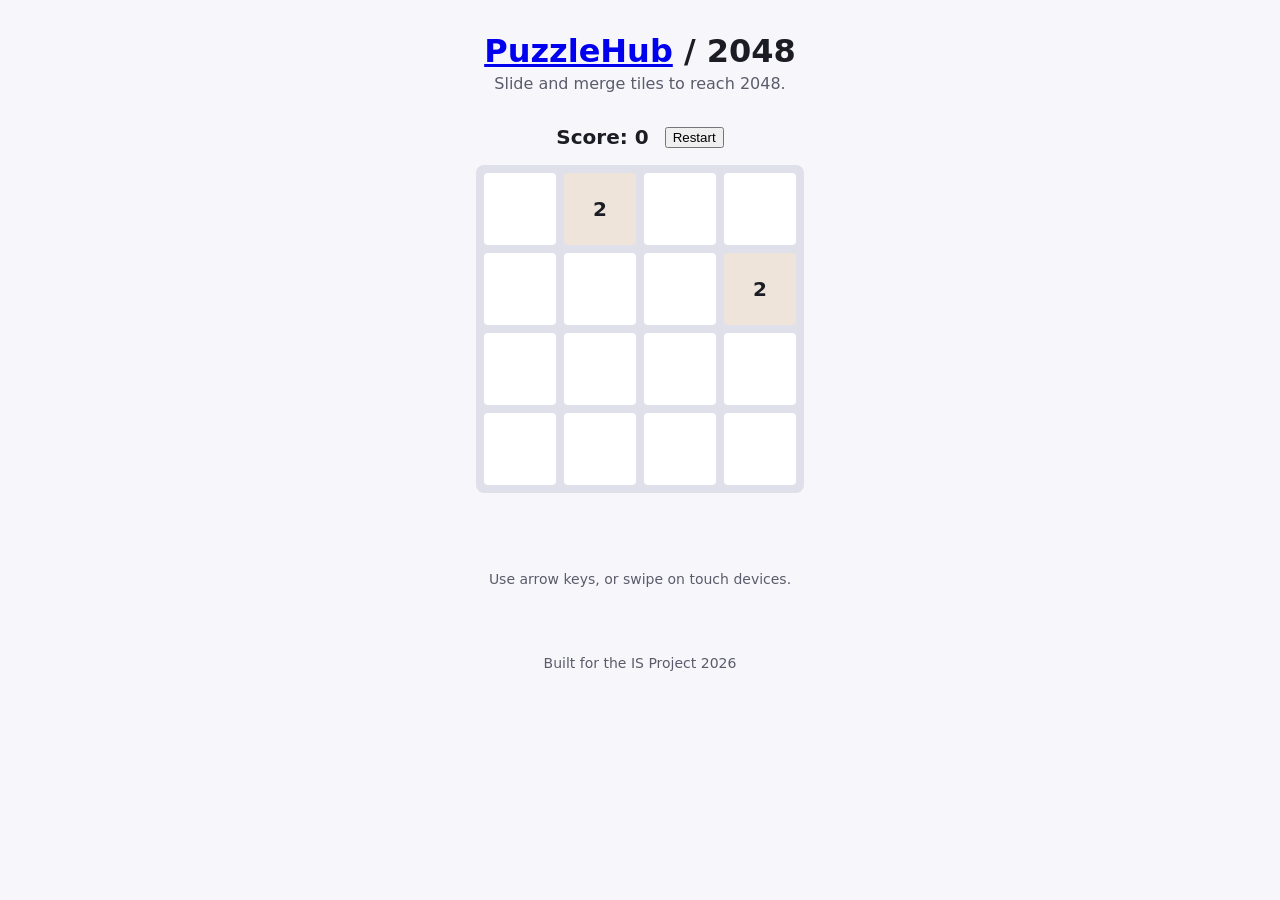
==== games/2048/index.html @ fe701003 "feat(2048): add board rendering, keyboard/swipe controls, and score display Builds the playable 2048" ====
<!DOCTYPE html>
<html lang="en">
<head>
  <meta charset="UTF-8">
  <meta name="viewport" content="width=device-width, initial-scale=1.0">
  <title>2048 — PuzzleHub</title>
  <link rel="stylesheet" href="../../css/style.css">
  <link rel="stylesheet" href="2048.css">
</head>
<body>
  <header class="site-header">
    <h1><a class="back-link" href="../../index.html">PuzzleHub</a> / 2048</h1>
    <p class="tagline">Slide and merge tiles to reach 2048.</p>
  </header>

  <main class="g2048-app">
    <div class="g2048-toolbar">
      <p id="g2048-score" class="g2048-score">Score: 0</p>
      <button id="g2048-restart" class="wordle-key" type="button">Restart</button>
    </div>
    <div id="g2048-board" class="g2048-board" role="grid" aria-label="2048 board"></div>
    <p id="g2048-message" class="wordle-message" role="status" aria-live="polite"></p>
    <p class="g2048-hint">Use arrow keys, or swipe on touch devices.</p>
  </main>

  <footer class="site-footer">
    <p>Built for the IS Project 2026</p>
  </footer>

  <script src="../../js/scoreboard.js"></script>
  <script src="2048.js"></script>
  <script src="2048-ui.js"></script>
</body>
</html>
---- css/style.css ----
/* PuzzleHub shared design system (issue #3)
   Design tokens below are the single source of truth for color, type, and
   spacing — game pages should reuse these variables rather than hardcoding
   new values. */

:root {
  /* color */
  --color-bg: #f7f7fb;
  --color-surface: #ffffff;
  --color-text: #1c1c24;
  --color-text-muted: #5b5b6b;
  --color-primary: #5b4bd6;
  --color-primary-hover: #4738b8;
  --color-border: #e0e0ea;

  /* typography */
  --font-body: system-ui, -apple-system, "Segoe UI", sans-serif;
  --font-size-sm: 0.875rem;
  --font-size-base: 1rem;
  --font-size-lg: 1.25rem;
  --font-size-xl: 2rem;

  /* spacing scale */
  --space-1: 0.25rem;
  --space-2: 0.5rem;
  --space-3: 1rem;
  --space-4: 1.5rem;
  --space-5: 2rem;

  /* misc */
  --radius: 8px;
  --shadow-card: 0 1px 3px rgba(0, 0, 0, 0.08);
  --shadow-card-hover: 0 4px 12px rgba(0, 0, 0, 0.1);

  /* game feedback states — shared across Wordle/2048/Memory Match */
  --color-correct: #4caf50;
  --color-present: #d6a52b;
  --color-absent: #787c7f;
}

* {
  box-sizing: border-box;
}

body {
  margin: 0;
  font-family: var(--font-body);
  font-size: var(--font-size-base);
  color: var(--color-text);
  background: var(--color-bg);
}

.site-header {
  padding: var(--space-5) var(--space-3) var(--space-3);
  text-align: center;
}

.site-header h1 {
  margin: 0;
  font-size: var(--font-size-xl);
}

.site-header .tagline {
  margin: var(--space-1) 0 0;
  color: var(--color-text-muted);
}

.site-footer {
  padding: var(--space-4) var(--space-3);
  text-align: center;
  font-size: var(--font-size-sm);
  color: var(--color-text-muted);
}

/* Landing page nav (issue #2) */

.game-nav {
  display: grid;
  grid-template-columns: repeat(auto-fit, minmax(200px, 1fr));
  gap: var(--space-3);
  max-width: 720px;
  margin: 0 auto;
  padding: var(--space-3);
}

.game-card {
  display: block;
  padding: var(--space-4);
  background: var(--color-surface);
  border: 1px solid var(--color-border);
  border-radius: var(--radius);
  box-shadow: var(--shadow-card);
  text-decoration: none;
  color: inherit;
  transition: box-shadow 0.15s ease, transform 0.15s ease;
}

.game-card:hover,
.game-card:focus-visible {
  box-shadow: var(--shadow-card-hover);
  transform: translateY(-2px);
}

.game-card h2 {
  margin: 0 0 var(--space-1);
  font-size: var(--font-size-lg);
  color: var(--color-primary);
}

.game-card p {
  margin: 0;
  font-size: var(--font-size-sm);
  color: var(--color-text-muted);
}
---- games/2048/2048.css ----
/* 2048-specific layout — colors/spacing come from the shared design
   system (css/style.css); this file adds board/tile structure plus a
   per-value tile color scale. */

.g2048-app {
  display: flex;
  flex-direction: column;
  align-items: center;
  gap: var(--space-3);
  padding: var(--space-3);
}

.g2048-toolbar {
  display: flex;
  align-items: center;
  gap: var(--space-3);
}

.g2048-score {
  font-weight: 700;
  font-size: var(--font-size-lg);
  margin: 0;
}

.g2048-board {
  display: grid;
  grid-template-columns: repeat(4, 4.5rem);
  grid-template-rows: repeat(4, 4.5rem);
  gap: var(--space-2);
  padding: var(--space-2);
  background: var(--color-border);
  border-radius: var(--radius);
}

.g2048-tile {
  display: flex;
  align-items: center;
  justify-content: center;
  border-radius: 4px;
  font-size: var(--font-size-lg);
  font-weight: 700;
  background: var(--color-surface);
  color: var(--color-text);
  transition: background 0.1s ease, color 0.1s ease;
}

.g2048-tile[data-value="0"] { background: var(--color-surface); }
.g2048-tile[data-value="2"] { background: #eee4da; }
.g2048-tile[data-value="4"] { background: #ede0c8; }
.g2048-tile[data-value="8"] { background: #f2b179; color: #fff; }
.g2048-tile[data-value="16"] { background: #f59563; color: #fff; }
.g2048-tile[data-value="32"] { background: #f67c5f; color: #fff; }
.g2048-tile[data-value="64"] { background: #f65e3b; color: #fff; }
.g2048-tile[data-value="128"] { background: #edcf72; color: #fff; font-size: var(--font-size-base); }
.g2048-tile[data-value="256"] { background: #edcc61; color: #fff; font-size: var(--font-size-base); }
.g2048-tile[data-value="512"] { background: #edc850; color: #fff; font-size: var(--font-size-base); }
.g2048-tile[data-value="1024"] { background: #edc53f; color: #fff; font-size: var(--font-size-sm); }
.g2048-tile[data-value="2048"] { background: var(--color-correct); color: #fff; font-size: var(--font-size-sm); }

.g2048-hint {
  font-size: var(--font-size-sm);
  color: var(--color-text-muted);
}
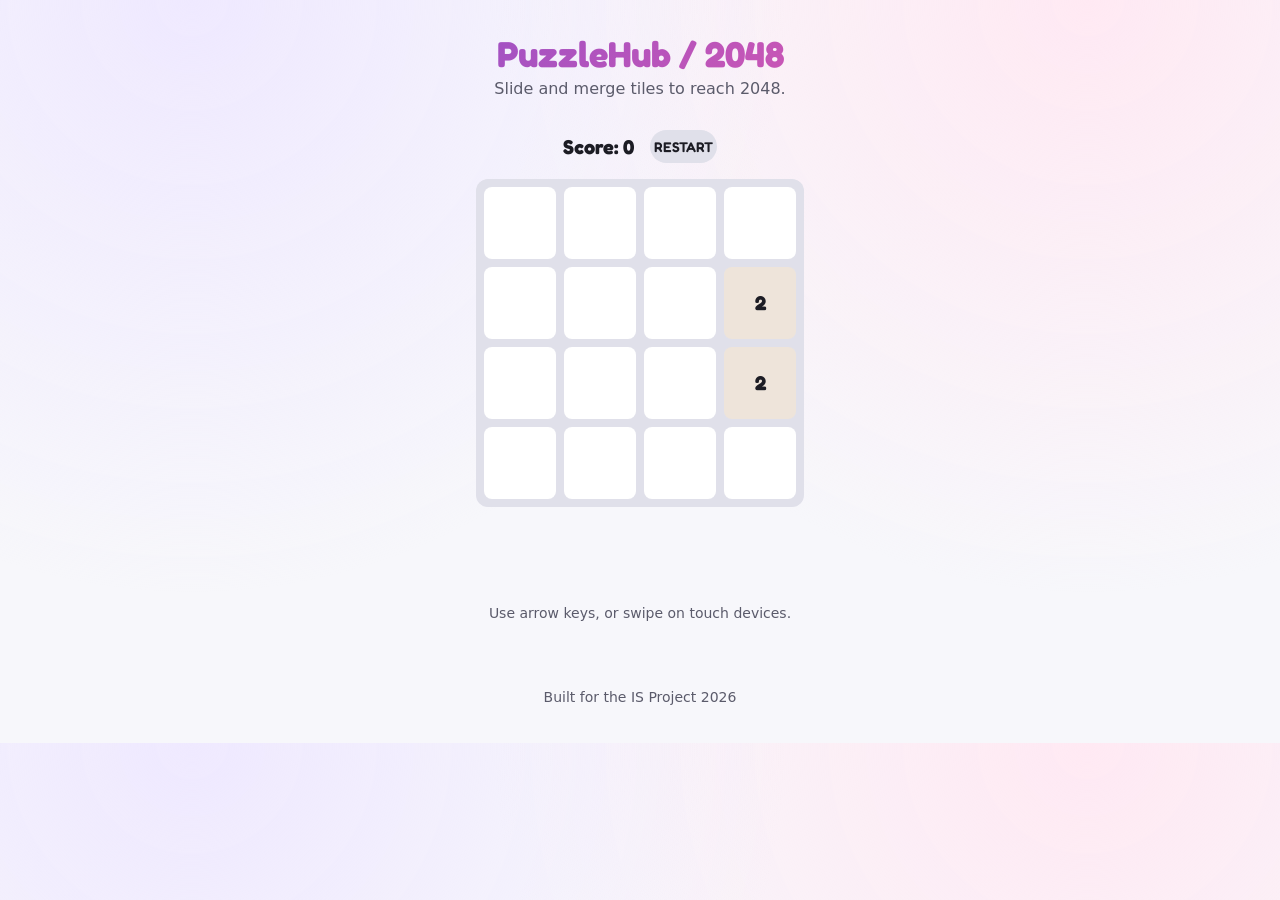
==== commit 7ee4418f: "fix(icons): replace emoji with vendored Lucide icons Swaps every emoji (landing page game-card icons" ====
--- a/games/2048/index.html
+++ b/games/2048/index.html
@@ -28,6 +28,7 @@
   </footer>
 
   <script src="../../js/scoreboard.js"></script>
+  <script src="../../js/icons.js"></script>
   <script src="2048.js"></script>
   <script src="2048-ui.js"></script>
 </body>
--- a/css/style.css
+++ b/css/style.css
@@ -1,7 +1,9 @@
-/* PuzzleHub shared design system (issue #3)
-   Design tokens below are the single source of truth for color, type, and
-   spacing — game pages should reuse these variables rather than hardcoding
-   new values. */
+/* PuzzleHub shared design system (issue #3, restyled playful/gamey in
+   issue #35). Design tokens below are the single source of truth for
+   color, type, and spacing — game pages should reuse these variables
+   rather than hardcoding new values. */
+
+@import url("https://fonts.googleapis.com/css2?family=Fredoka:wght@500;600;700&display=swap");
 
 :root {
   /* color */
@@ -9,16 +11,19 @@
   --color-surface: #ffffff;
   --color-text: #1c1c24;
   --color-text-muted: #5b5b6b;
-  --color-primary: #5b4bd6;
-  --color-primary-hover: #4738b8;
+  --color-primary: #6c4bd6;
+  --color-primary-hover: #5636c2;
+  --color-accent: #ff5da2;
+  --color-accent-2: #ffb648;
   --color-border: #e0e0ea;
 
   /* typography */
   --font-body: system-ui, -apple-system, "Segoe UI", sans-serif;
+  --font-heading: "Fredoka", var(--font-body);
   --font-size-sm: 0.875rem;
   --font-size-base: 1rem;
   --font-size-lg: 1.25rem;
-  --font-size-xl: 2rem;
+  --font-size-xl: 2.25rem;
 
   /* spacing scale */
   --space-1: 0.25rem;
@@ -28,14 +33,17 @@
   --space-5: 2rem;
 
   /* misc */
-  --radius: 8px;
-  --shadow-card: 0 1px 3px rgba(0, 0, 0, 0.08);
-  --shadow-card-hover: 0 4px 12px rgba(0, 0, 0, 0.1);
+  --radius: 12px;
+  --shadow-card: 0 2px 6px rgba(108, 75, 214, 0.12);
+  --shadow-card-hover: 0 10px 20px rgba(108, 75, 214, 0.22);
 
   /* game feedback states — shared across Wordle/2048/Memory Match */
-  --color-correct: #4caf50;
-  --color-present: #d6a52b;
+  --color-correct: #43b581;
+  --color-present: #f2b134;
   --color-absent: #787c7f;
+
+  /* motion */
+  --ease-bounce: cubic-bezier(0.34, 1.56, 0.64, 1);
 }
 
 * {
@@ -47,7 +55,52 @@
   font-family: var(--font-body);
   font-size: var(--font-size-base);
   color: var(--color-text);
-  background: var(--color-bg);
+  background:
+    radial-gradient(circle at 15% 0%, #efe9ff 0%, transparent 45%),
+    radial-gradient(circle at 85% 0%, #ffe9f3 0%, transparent 45%),
+    var(--color-bg);
+}
+
+@media (prefers-reduced-motion: reduce) {
+  *,
+  *::before,
+  *::after {
+    animation-duration: 0.001ms !important;
+    animation-iteration-count: 1 !important;
+    transition-duration: 0.001ms !important;
+  }
+}
+
+/* shared keyframes — reused by game pages */
+
+@keyframes pop-in {
+  from { opacity: 0; transform: scale(0.5); }
+  to { opacity: 1; transform: scale(1); }
+}
+
+@keyframes fade-up {
+  from { opacity: 0; transform: translateY(12px); }
+  to { opacity: 1; transform: translateY(0); }
+}
+
+@keyframes wiggle {
+  0%, 100% { transform: rotate(0deg); }
+  25% { transform: rotate(-4deg); }
+  75% { transform: rotate(4deg); }
+}
+
+@keyframes shake {
+  0%, 100% { transform: translateX(0); }
+  20% { transform: translateX(-6px); }
+  40% { transform: translateX(6px); }
+  60% { transform: translateX(-4px); }
+  80% { transform: translateX(4px); }
+}
+
+@keyframes bounce-in {
+  0% { opacity: 0; transform: scale(0.3); }
+  60% { opacity: 1; transform: scale(1.08); }
+  100% { transform: scale(1); }
 }
 
 .site-header {
@@ -57,12 +110,25 @@
 
 .site-header h1 {
   margin: 0;
+  font-family: var(--font-heading);
+  font-weight: 700;
   font-size: var(--font-size-xl);
+  background: linear-gradient(135deg, var(--color-primary), var(--color-accent));
+  -webkit-background-clip: text;
+  background-clip: text;
+  color: transparent;
+  animation: bounce-in 0.5s var(--ease-bounce) both;
+}
+
+.site-header .back-link {
+  color: inherit;
+  text-decoration: none;
 }
 
 .site-header .tagline {
   margin: var(--space-1) 0 0;
   color: var(--color-text-muted);
+  animation: fade-up 0.5s ease 0.15s both;
 }
 
 .site-footer {
@@ -76,7 +142,7 @@
 
 .game-nav {
   display: grid;
-  grid-template-columns: repeat(auto-fit, minmax(200px, 1fr));
+  grid-template-columns: repeat(auto-fit, minmax(min(200px, 100%), 1fr));
   gap: var(--space-3);
   max-width: 720px;
   margin: 0 auto;
@@ -92,17 +158,47 @@
   box-shadow: var(--shadow-card);
   text-decoration: none;
   color: inherit;
-  transition: box-shadow 0.15s ease, transform 0.15s ease;
-}
+  transition: box-shadow 0.2s var(--ease-bounce), transform 0.2s var(--ease-bounce);
+  animation: fade-up 0.5s var(--ease-bounce) both;
+}
+
+.game-nav .game-card:nth-child(1) { animation-delay: 0.1s; }
+.game-nav .game-card:nth-child(2) { animation-delay: 0.2s; }
+.game-nav .game-card:nth-child(3) { animation-delay: 0.3s; }
 
 .game-card:hover,
 .game-card:focus-visible {
   box-shadow: var(--shadow-card-hover);
-  transform: translateY(-2px);
+  transform: translateY(-4px) scale(1.03) rotate(-1deg);
+}
+
+.game-card:active {
+  transform: translateY(-1px) scale(0.98);
+}
+
+.icon {
+  width: 1em;
+  height: 1em;
+  vertical-align: -0.15em;
+}
+
+.game-card .game-icon {
+  display: block;
+  width: 2rem;
+  height: 2rem;
+  margin-bottom: var(--space-1);
+  color: var(--color-primary);
+}
+
+.game-card .game-icon .icon {
+  width: 100%;
+  height: 100%;
 }
 
 .game-card h2 {
   margin: 0 0 var(--space-1);
+  font-family: var(--font-heading);
+  font-weight: 600;
   font-size: var(--font-size-lg);
   color: var(--color-primary);
 }
@@ -112,3 +208,67 @@
   font-size: var(--font-size-sm);
   color: var(--color-text-muted);
 }
+
+/* Shared "juicy" button used across games (restart, keyboard keys, etc.) */
+
+.btn-fun {
+  border: none;
+  border-radius: 999px;
+  cursor: pointer;
+  font-family: var(--font-heading);
+  font-weight: 600;
+  transition: transform 0.1s var(--ease-bounce), box-shadow 0.1s ease;
+}
+
+.btn-fun:active {
+  transform: scale(0.92);
+}
+
+/* Shared game status message (win/lose/info text) — used by all three
+   games, named after Wordle since it was introduced there first. */
+
+.wordle-message {
+  min-height: 1.5rem;
+  font-size: var(--font-size-sm);
+  color: var(--color-text-muted);
+}
+
+.wordle-message.celebrate {
+  display: inline-flex;
+  align-items: center;
+  gap: var(--space-1);
+  font-size: var(--font-size-lg);
+  font-weight: 700;
+  color: var(--color-primary);
+  animation: bounce-in 0.5s var(--ease-bounce);
+}
+
+.wordle-message.celebrate .icon {
+  color: var(--color-accent-2);
+}
+
+/* Shared pill key/button (keyboard keys, restart buttons) — same
+   naming note as .wordle-message above. */
+
+.wordle-key {
+  min-width: min(2.25rem, 8vw);
+  padding: var(--space-2) var(--space-1);
+  border: none;
+  border-radius: 999px;
+  background: var(--color-border);
+  color: var(--color-text);
+  font-family: var(--font-heading);
+  font-size: var(--font-size-sm);
+  font-weight: 600;
+  text-transform: uppercase;
+  cursor: pointer;
+  transition: transform 0.1s var(--ease-bounce), background 0.15s ease;
+}
+
+.wordle-key:hover {
+  transform: translateY(-2px);
+}
+
+.wordle-key:active {
+  transform: scale(0.9);
+}
--- a/games/2048/2048.css
+++ b/games/2048/2048.css
@@ -17,15 +17,20 @@
 }
 
 .g2048-score {
+  font-family: var(--font-heading);
   font-weight: 700;
   font-size: var(--font-size-lg);
   margin: 0;
 }
 
+.g2048-score.bump {
+  animation: bounce-in 0.3s var(--ease-bounce);
+}
+
 .g2048-board {
   display: grid;
-  grid-template-columns: repeat(4, 4.5rem);
-  grid-template-rows: repeat(4, 4.5rem);
+  grid-template-columns: repeat(4, min(4.5rem, 18vw));
+  grid-template-rows: repeat(4, min(4.5rem, 18vw));
   gap: var(--space-2);
   padding: var(--space-2);
   background: var(--color-border);
@@ -36,12 +41,17 @@
   display: flex;
   align-items: center;
   justify-content: center;
-  border-radius: 4px;
+  border-radius: 8px;
+  font-family: var(--font-heading);
   font-size: var(--font-size-lg);
   font-weight: 700;
   background: var(--color-surface);
   color: var(--color-text);
   transition: background 0.1s ease, color 0.1s ease;
+}
+
+.g2048-tile:not([data-value="0"]) {
+  animation: pop-in 0.15s var(--ease-bounce);
 }
 
 .g2048-tile[data-value="0"] { background: var(--color-surface); }
